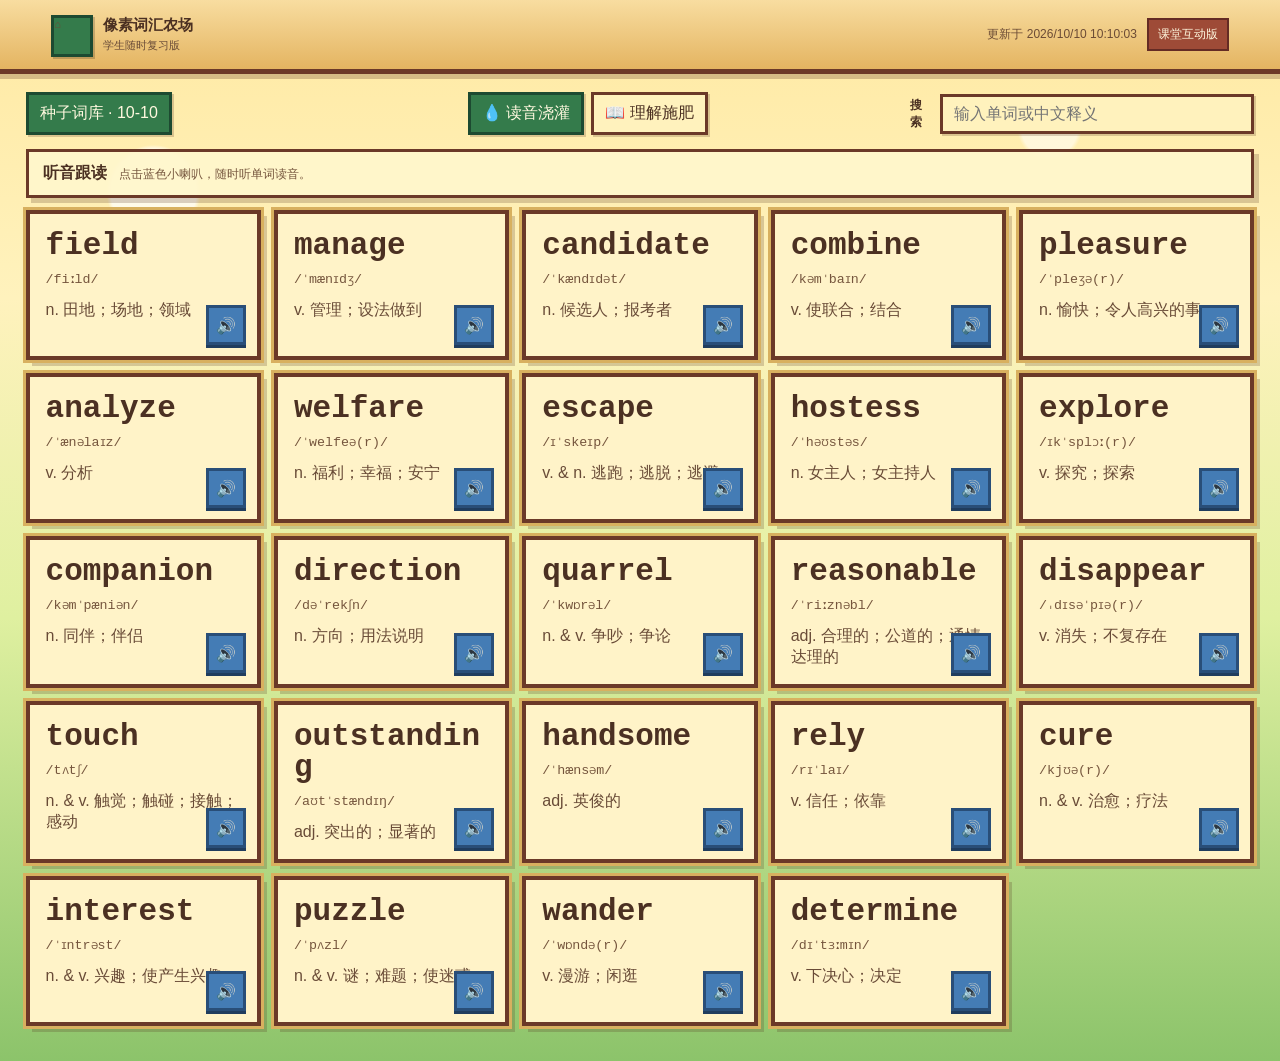
==== student.html @ 68ba1798 "增加永久学生复习版与 GitHub Pages 发布" ====
<!doctype html>
<html lang="zh-CN">
<head>
  <meta charset="utf-8">
  <meta name="viewport" content="width=device-width, initial-scale=1">
  <meta name="theme-color" content="#8ccf89">
  <title>像素词汇农场 · 学生复习版</title>
  <link rel="stylesheet" href="student.css">
</head>
<body>
  <header class="student-header">
    <div class="student-brand">
      <span class="brand-mark" aria-hidden="true">⌂</span>
      <div>
        <strong>像素词汇农场</strong>
        <span>学生随时复习版</span>
      </div>
    </div>
    <div class="student-meta">
      <span id="studentUpdated">正在读取词库…</span>
      <a href="https://github.com/Zhangjiayi-momo/pixel-word-farm-v2" target="_blank" rel="noreferrer">课堂互动版</a>
    </div>
  </header>

  <main class="student-shell">
    <section class="student-toolbar">
      <div id="dayTabs" class="day-tabs" aria-label="选择 Day"></div>
      <nav id="studyTabs" class="study-tabs" aria-label="学习方式">
        <button class="is-active" data-view="read" type="button">💧 读音浇灌</button>
        <button data-view="understand" type="button">📖 理解施肥</button>
      </nav>
      <label class="search-box">
        <span>搜索</span>
        <input id="studentSearch" type="search" placeholder="输入单词或中文释义" autocomplete="off">
      </label>
    </section>

    <section id="readView" class="student-view">
      <div class="view-intro"><strong>听音跟读</strong><span>点击蓝色小喇叭，随时听单词读音。</span></div>
      <div id="studentWordGrid" class="student-word-grid"></div>
    </section>

    <section id="understandView" class="student-view is-hidden">
      <div class="view-intro"><strong>理解记忆</strong><span>释义、派生词、短语和例句都在这里。</span></div>
      <div id="studentUnderstandingList" class="student-understanding-list"></div>
    </section>

    <div id="studentEmpty" class="student-empty is-hidden"></div>
  </main>

  <script src="student.js"></script>
</body>
</html>
---- student.css ----
:root { color: #4b3022; background: #dff0a0; font-family: "Microsoft YaHei", "PingFang SC", sans-serif; }
* { box-sizing: border-box; }
body { min-width: 320px; min-height: 100vh; margin: 0; background: radial-gradient(circle at 12% 18%, rgba(255,255,255,.72) 0 3%, transparent 3.3%), radial-gradient(circle at 82% 12%, rgba(255,255,255,.55) 0 2%, transparent 2.3%), linear-gradient(180deg, #ffe9a2 0%, #fff2bd 28%, #dff0a0 58%, #8bc36a 100%); }
button, input { font: inherit; }
button { cursor: pointer; }
.student-header { position: sticky; top: 0; z-index: 10; display: flex; align-items: center; justify-content: space-between; gap: 14px; padding: 12px 4vw; background: linear-gradient(180deg, #f8dda0, #e4b461); border-bottom: 5px solid #6b3928; box-shadow: 0 5px 0 rgba(83,45,29,.25); }
.student-brand { display: flex; align-items: center; gap: 10px; }
.brand-mark { display: grid; width: 42px; height: 42px; place-items: center; color: #fff; font-size: 24px; background: #347b4b; border: 3px solid #1d4a31; box-shadow: 2px 2px 0 rgba(0,0,0,.18); }
.student-brand strong, .student-brand span { display: block; }
.student-brand strong { font-family: Consolas, monospace; font-size: 15px; }
.student-brand span { margin-top: 3px; color: #6a4c38; font-size: 11px; }
.student-meta { display: flex; align-items: center; gap: 10px; color: #6b4b35; font-size: 12px; }
.student-meta a { padding: 6px 9px; color: #fff8df; text-decoration: none; background: #9e4b37; border: 2px solid #642b24; }
.student-shell { width: min(1320px, 96vw); margin: 0 auto; padding: 18px 0 40px; }
.student-toolbar { display: grid; grid-template-columns: minmax(220px, 1fr) minmax(280px, 1fr) minmax(220px, .8fr); gap: 12px; align-items: center; margin-bottom: 14px; }
.day-tabs, .study-tabs { display: flex; gap: 7px; flex-wrap: wrap; }
.day-tabs button, .study-tabs button, .search-box input { min-height: 38px; padding: 8px 11px; color: #4b3022; background: #fff2bd; border: 3px solid #6b3928; box-shadow: 2px 2px 0 rgba(83,45,29,.22); }
.day-tabs button.is-active, .study-tabs button.is-active { color: #fff8df; background: #347b4b; border-color: #1d4a31; }
.search-box { display: flex; align-items: center; gap: 8px; min-width: 0; }
.search-box span { font-family: Consolas, monospace; font-size: 12px; font-weight: 800; }
.search-box input { width: 100%; min-width: 0; }
.is-hidden { display: none !important; }
.view-intro { display: flex; align-items: baseline; gap: 12px; margin-bottom: 12px; padding: 11px 14px; background: rgba(255,247,204,.92); border: 3px solid #6b3928; box-shadow: 5px 5px 0 rgba(83,45,29,.22); }
.view-intro strong { font-family: Consolas, monospace; }
.view-intro span { color: #75553d; font-size: 12px; }
.student-word-grid { display: grid; grid-template-columns: repeat(auto-fill, minmax(230px, 1fr)); gap: 13px; }
.student-word-card, .student-understand-card { background: #fff3c8; border: 4px solid #6b3928; box-shadow: 0 0 0 3px #d8b05f, 6px 6px 0 rgba(83,45,29,.22); }
.student-word-card { position: relative; min-height: 150px; padding: 16px; }
.student-word-card strong { display: block; overflow-wrap: anywhere; font-family: Consolas, monospace; font-size: 31px; line-height: 1; }
.student-word-card small { display: block; margin-top: 9px; color: #75553d; font-family: Consolas, monospace; }
.student-word-card p { margin: 12px 0 0; color: #694b37; }
.student-speaker { position: absolute; right: 11px; bottom: 11px; display: grid; width: 40px; height: 40px; place-items: center; color: #fff; background: #447cb5; border: 3px solid #294e78; box-shadow: 0 3px 0 #203d5e; }
.student-understanding-list { display: grid; gap: 14px; }
.student-understand-card { padding: 18px; }
.student-understand-head { display: flex; align-items: baseline; justify-content: space-between; gap: 12px; padding-bottom: 11px; border-bottom: 3px dashed #b28d4f; }
.student-understand-head h2 { margin: 0; overflow-wrap: anywhere; font-family: Consolas, monospace; font-size: clamp(34px, 6vw, 68px); letter-spacing: -.04em; }
.student-understand-head span { color: #75553d; font-family: Consolas, monospace; }
.student-meaning { margin: 12px 0; padding: 10px 12px; background: rgba(255,255,255,.55); border-left: 7px solid #d8ae43; font-size: 19px; font-weight: 800; }
.student-grid { display: grid; grid-template-columns: 1.1fr 1fr; gap: 12px; }
.student-grid section { min-width: 0; padding: 12px; background: rgba(255,251,226,.7); border: 2px solid rgba(117,78,43,.35); }
.student-grid h3 { margin: 0 0 8px; color: #347b4b; font-family: Consolas, monospace; font-size: 12px; }
.student-grid p { margin: 0; line-height: 1.7; }
.student-list { margin: 0; padding: 0; list-style: none; }
.student-list li { padding: 6px 0; border-bottom: 1px dashed rgba(117,78,43,.28); }
.student-list b { display: block; font-family: Consolas, monospace; }
.student-list span { color: #75553d; font-size: 12px; }
.student-phrase { padding: 7px 0; border-bottom: 1px dashed rgba(117,78,43,.28); }
.student-phrase strong { display: block; font-family: Consolas, monospace; }
.student-phrase p { margin-top: 5px; font-family: Consolas, monospace; font-size: 12px; }
.student-phrase small { color: #75553d; }
.student-empty { padding: 28px; text-align: center; background: rgba(255,247,204,.92); border: 3px solid #6b3928; }
.student-footer-note { margin-top: 18px; color: #6b4b35; font-size: 11px; text-align: center; }
@media (max-width: 900px) { .student-toolbar { grid-template-columns: 1fr; } .student-grid { grid-template-columns: 1fr; } }
@media (max-width: 560px) { .student-header { align-items: flex-start; flex-direction: column; } .student-meta { width: 100%; justify-content: space-between; } .student-word-grid { grid-template-columns: 1fr; } }
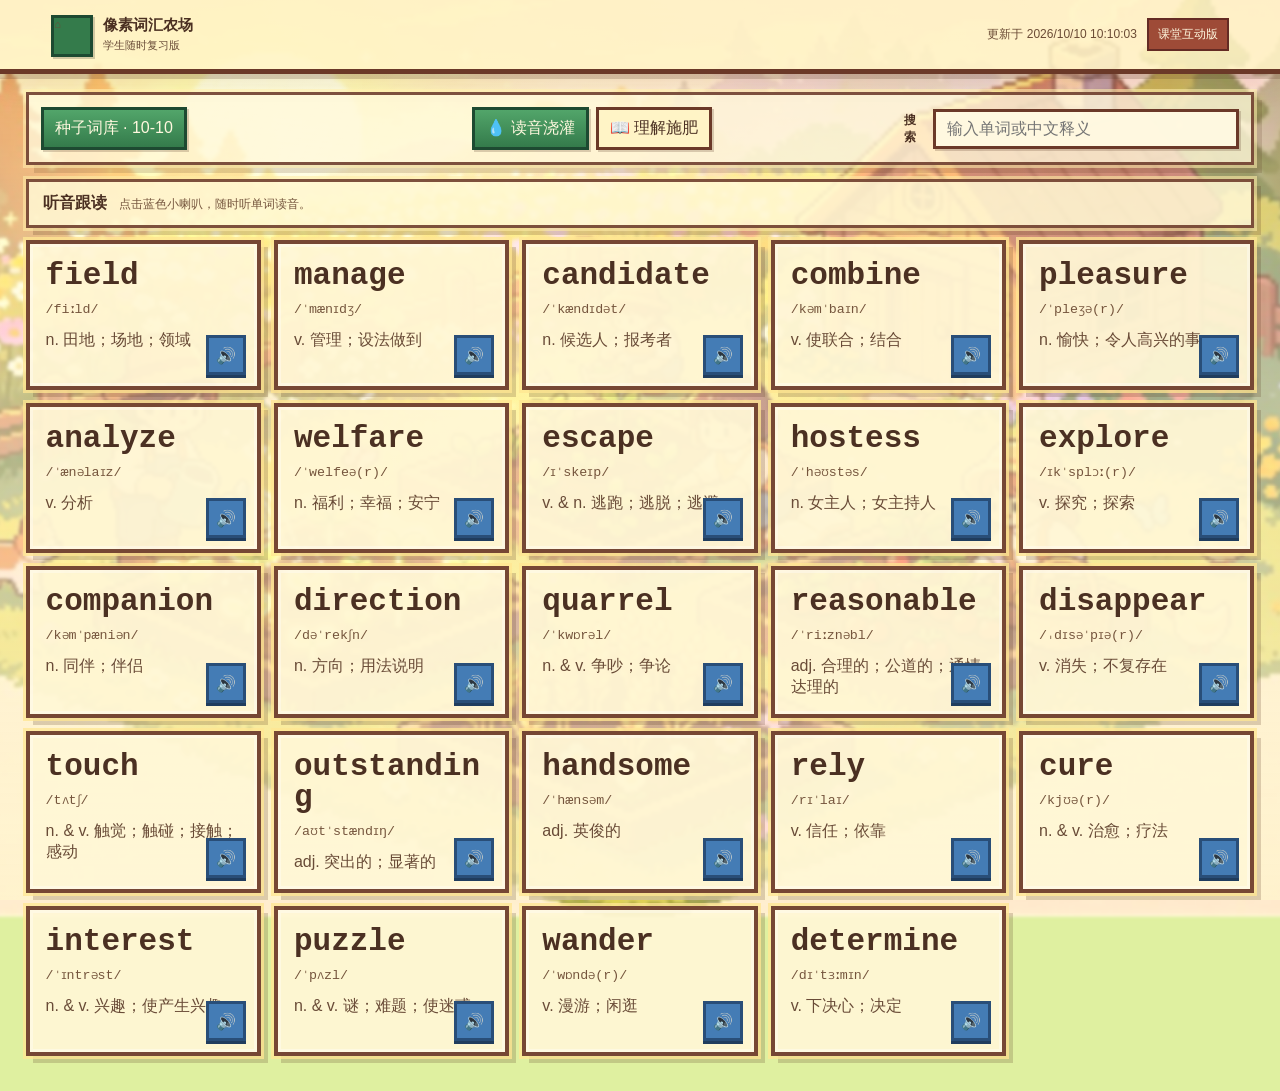
==== commit 6fa89199: "优化学生永久页加载速度" ====
--- a/student.html
+++ b/student.html
@@ -5,6 +5,7 @@
   <meta name="viewport" content="width=device-width, initial-scale=1">
   <meta name="theme-color" content="#8ccf89">
   <title>像素词汇农场 · 学生复习版</title>
+  <link rel="preload" as="image" href="assets/student-bg.jpg" fetchpriority="high">
   <link rel="stylesheet" href="student.css">
 </head>
 <body>
--- a/student.css
+++ b/student.css
@@ -51,4 +51,76 @@
 .student-empty { padding: 28px; text-align: center; background: rgba(255,247,204,.92); border: 3px solid #6b3928; }
 .student-footer-note { margin-top: 18px; color: #6b4b35; font-size: 11px; text-align: center; }
 @media (max-width: 900px) { .student-toolbar { grid-template-columns: 1fr; } .student-grid { grid-template-columns: 1fr; } }
-@media (max-width: 560px) { .student-header { align-items: flex-start; flex-direction: column; } .student-meta { width: 100%; justify-content: space-between; } .student-word-grid { grid-template-columns: 1fr; } }+@media (max-width: 560px) { .student-header { align-items: flex-start; flex-direction: column; } .student-meta { width: 100%; justify-content: space-between; } .student-word-grid { grid-template-columns: 1fr; } }
+/* 农场图背景与高质量卡片层次 */
+html { background: #f4dfaa; }
+body {
+  position: relative;
+  background: transparent;
+}
+body::before {
+  content: "";
+  position: fixed;
+  z-index: 0;
+  inset: -12px;
+  pointer-events: none;
+  background: url("assets/student-bg.jpg") center / cover no-repeat;
+  filter: blur(1.8px) saturate(.94) brightness(1.03);
+  transform: scale(1.01);
+}
+body::after {
+  content: "";
+  position: fixed;
+  z-index: 1;
+  inset: 0;
+  pointer-events: none;
+  background:
+    linear-gradient(180deg, rgba(255,244,201,.18) 0%, rgba(255,249,222,.48) 48%, rgba(255,246,205,.66) 100%),
+    radial-gradient(circle at 50% 35%, rgba(255,255,225,.16), transparent 58%);
+}
+.student-header,
+.student-shell { position: relative; z-index: 2; }
+.student-header {
+  background: rgba(255,244,199,.88);
+  box-shadow: 0 5px 0 rgba(83,45,29,.2), 0 10px 28px rgba(111,68,34,.12);
+}
+.student-toolbar {
+  padding: 12px;
+  background: rgba(255,248,218,.78);
+  border: 3px solid rgba(107,57,40,.88);
+  box-shadow: 0 0 0 3px rgba(255,239,174,.55), 8px 8px 0 rgba(83,45,29,.16);
+}
+.day-tabs button,
+.study-tabs button {
+  background: rgba(255,244,198,.95);
+}
+.day-tabs button.is-active,
+.study-tabs button.is-active {
+  color: #fff8df;
+  background: linear-gradient(180deg, #52a56a, #347b4b);
+}
+.search-box input {
+  background: rgba(255,249,226,.97);
+}
+.view-intro {
+  background: rgba(255,247,211,.87);
+  border-color: rgba(107,57,40,.88);
+  box-shadow: 0 0 0 3px rgba(255,237,166,.58), 7px 7px 0 rgba(83,45,29,.2);
+}
+.student-word-card,
+.student-understand-card {
+  background: rgba(255,247,213,.93);
+  border-color: rgba(107,57,40,.92);
+  box-shadow: 0 0 0 3px rgba(255,230,147,.76), 7px 7px 0 rgba(83,45,29,.2), inset 0 0 0 3px rgba(255,255,255,.35);
+}
+.student-word-card {
+  transition: transform .16s ease, box-shadow .16s ease, background .16s ease;
+}
+.student-word-card:hover {
+  transform: translateY(-3px);
+  background: rgba(255,249,222,.98);
+  box-shadow: 0 0 0 3px rgba(255,229,133,.88), 10px 11px 0 rgba(83,45,29,.22), inset 0 0 0 3px rgba(255,255,255,.42);
+}
+.student-understand-card { background: rgba(255,248,218,.95); }
+.student-grid section { background: rgba(255,252,233,.68); }
+.student-empty { background: rgba(255,247,211,.92); }
